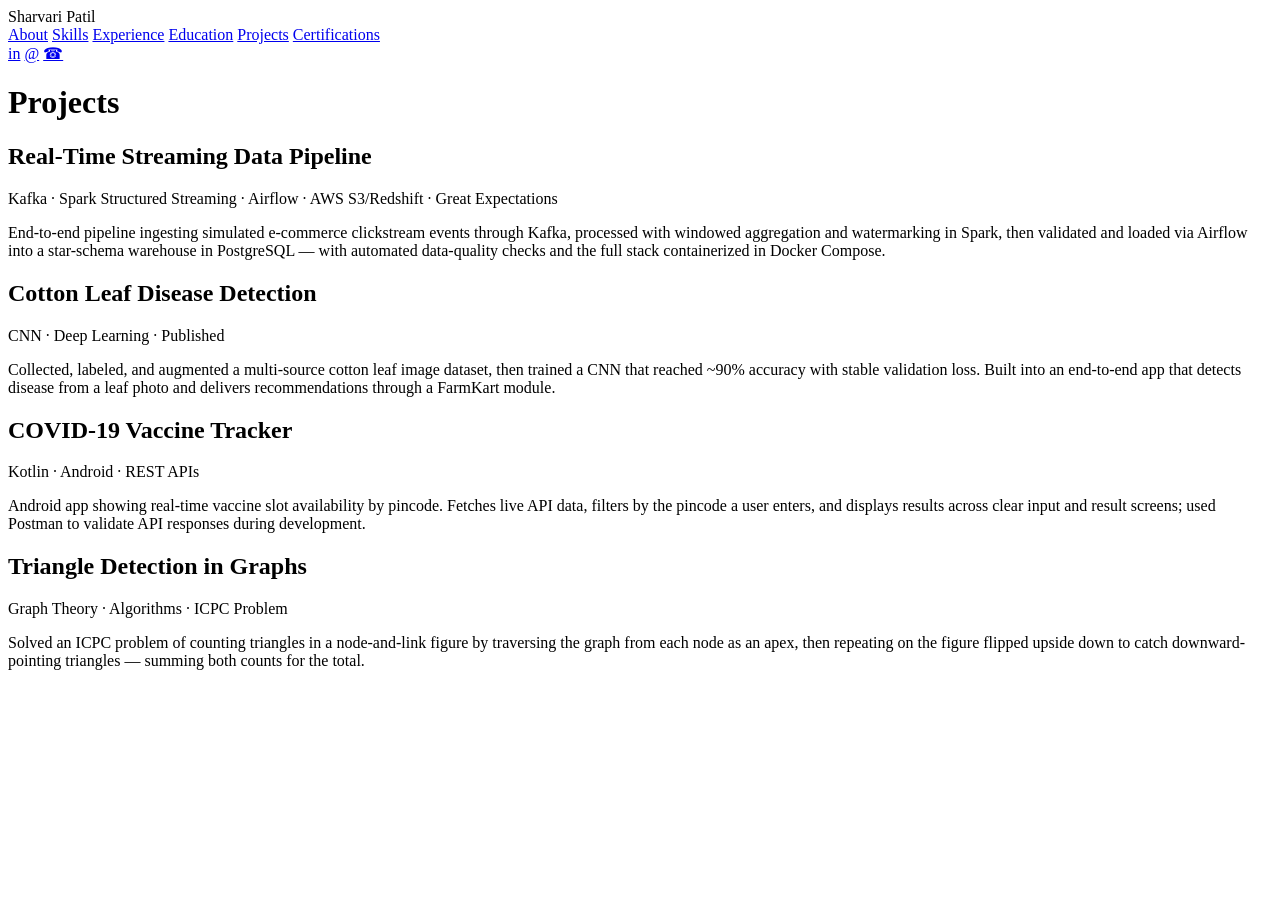
==== docs/projects.html @ b79c36b9 "Add files via upload" ====
<!DOCTYPE html>
<html lang="en">
<head>
<meta charset="UTF-8">
<meta name="viewport" content="width=device-width, initial-scale=1">
<title>Projects | Sharvari Patil</title>
<link rel="stylesheet" href="style.css">
</head>
<body>

<aside class="sidebar">
  <div class="name">Sharvari Patil</div>
  <nav>
    <a href="index.html">About</a>
    <a href="index.html#skills">Skills</a>
    <a href="experience.html">Experience</a>
    <a href="education.html">Education</a>
    <a href="projects.html" class="active">Projects</a>
    <a href="certifications.html">Certifications</a>
  </nav>
  <div class="socials">
    <a href="https://www.linkedin.com/in/sharvari-v-patil" target="_blank" rel="noopener" title="LinkedIn">in</a>
    <a href="mailto:sharvari1501patil@gmail.com" title="Email">@</a>
    <a href="tel:+12138033544" title="Call">☎</a>
  </div>
</aside>

<main>
  <h1>Projects</h1>

  <div class="card">
    <h2>Real-Time Streaming Data Pipeline</h2>
    <div class="meta">Kafka · Spark Structured Streaming · Airflow · AWS S3/Redshift · Great Expectations</div>
    <p>End-to-end pipeline ingesting simulated e-commerce clickstream events through Kafka, processed with windowed aggregation and watermarking in Spark, then validated and loaded via Airflow into a star-schema warehouse in PostgreSQL — with automated data-quality checks and the full stack containerized in Docker Compose.</p>
  </div>

  <div class="card">
    <h2>Cotton Leaf Disease Detection</h2>
    <div class="meta">CNN · Deep Learning · Published</div>
    <p>Collected, labeled, and augmented a multi-source cotton leaf image dataset, then trained a CNN that reached ~90% accuracy with stable validation loss. Built into an end-to-end app that detects disease from a leaf photo and delivers recommendations through a FarmKart module.</p>
  </div>

  <div class="card">
    <h2>COVID-19 Vaccine Tracker</h2>
    <div class="meta">Kotlin · Android · REST APIs</div>
    <p>Android app showing real-time vaccine slot availability by pincode. Fetches live API data, filters by the pincode a user enters, and displays results across clear input and result screens; used Postman to validate API responses during development.</p>
  </div>

  <div class="card">
    <h2>Triangle Detection in Graphs</h2>
    <div class="meta">Graph Theory · Algorithms · ICPC Problem</div>
    <p>Solved an ICPC problem of counting triangles in a node-and-link figure by traversing the graph from each node as an apex, then repeating on the figure flipped upside down to catch downward-pointing triangles — summing both counts for the total.</p>
  </div>
</main>

</body>
</html>
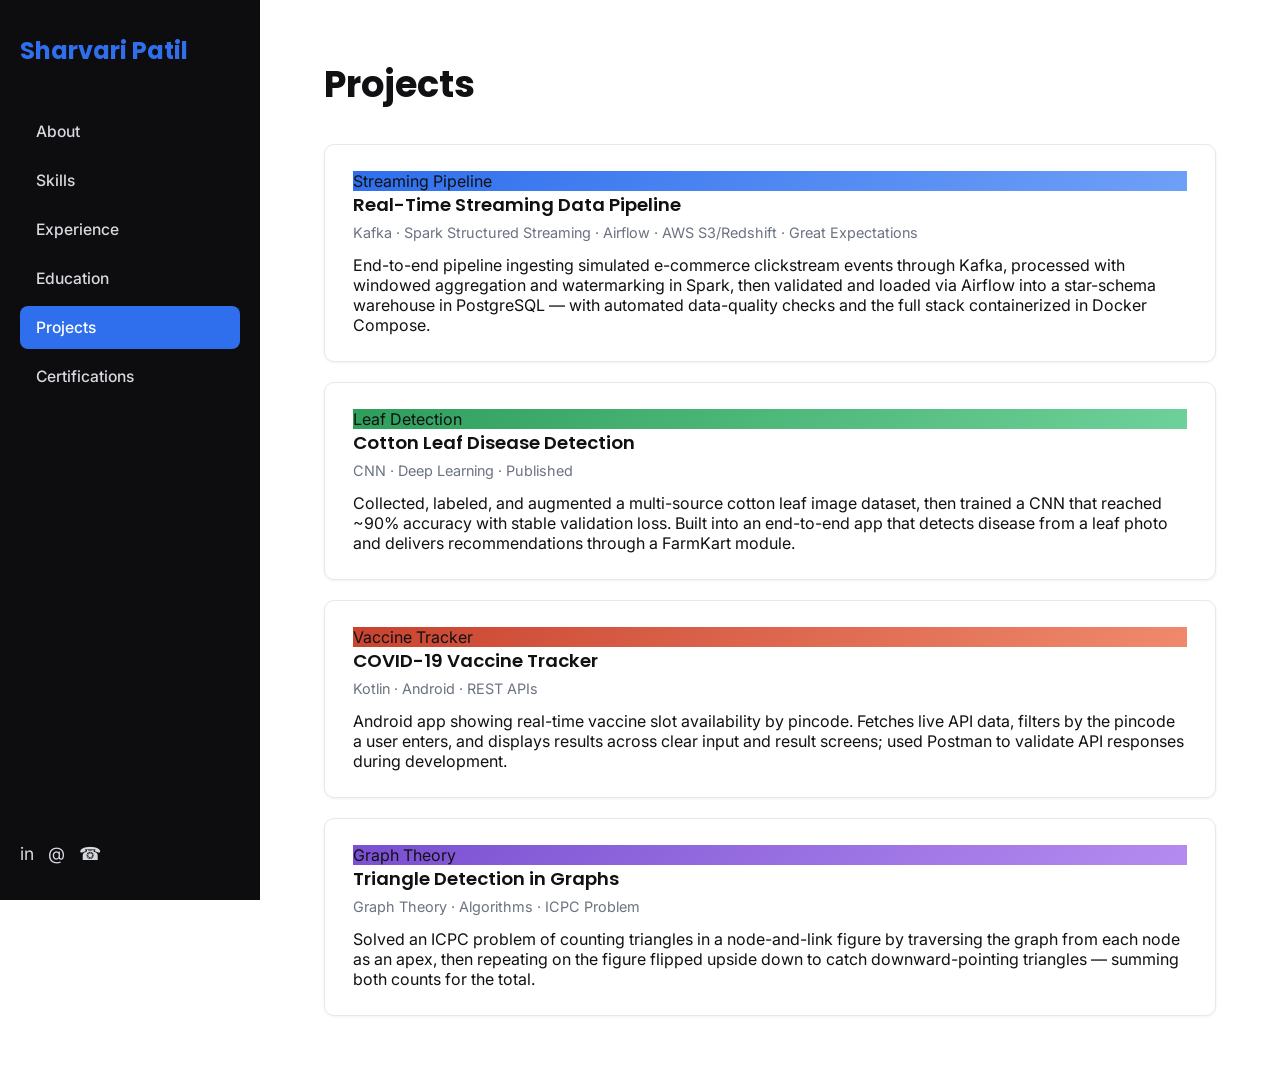
==== commit 6cd7689c: "Update project details in projects.html Added project descriptions for Streaming Pipeline, Leaf Dete" ====
--- a/docs/projects.html
+++ b/docs/projects.html
@@ -29,24 +29,28 @@
   <h1>Projects</h1>
 
   <div class="card">
+    <div class="proj-banner" style="background:linear-gradient(135deg,#2F6FED,#6FA0F7);">Streaming Pipeline</div>
     <h2>Real-Time Streaming Data Pipeline</h2>
     <div class="meta">Kafka · Spark Structured Streaming · Airflow · AWS S3/Redshift · Great Expectations</div>
     <p>End-to-end pipeline ingesting simulated e-commerce clickstream events through Kafka, processed with windowed aggregation and watermarking in Spark, then validated and loaded via Airflow into a star-schema warehouse in PostgreSQL — with automated data-quality checks and the full stack containerized in Docker Compose.</p>
   </div>
 
   <div class="card">
+    <div class="proj-banner" style="background:linear-gradient(135deg,#2E9E5B,#6FD19A);">Leaf Detection</div>
     <h2>Cotton Leaf Disease Detection</h2>
     <div class="meta">CNN · Deep Learning · Published</div>
     <p>Collected, labeled, and augmented a multi-source cotton leaf image dataset, then trained a CNN that reached ~90% accuracy with stable validation loss. Built into an end-to-end app that detects disease from a leaf photo and delivers recommendations through a FarmKart module.</p>
   </div>
 
   <div class="card">
+    <div class="proj-banner" style="background:linear-gradient(135deg,#C9432F,#F08A6C);">Vaccine Tracker</div>
     <h2>COVID-19 Vaccine Tracker</h2>
     <div class="meta">Kotlin · Android · REST APIs</div>
     <p>Android app showing real-time vaccine slot availability by pincode. Fetches live API data, filters by the pincode a user enters, and displays results across clear input and result screens; used Postman to validate API responses during development.</p>
   </div>
 
   <div class="card">
+    <div class="proj-banner" style="background:linear-gradient(135deg,#7A4FD1,#B48CF0);">Graph Theory</div>
     <h2>Triangle Detection in Graphs</h2>
     <div class="meta">Graph Theory · Algorithms · ICPC Problem</div>
     <p>Solved an ICPC problem of counting triangles in a node-and-link figure by traversing the graph from each node as an apex, then repeating on the figure flipped upside down to catch downward-pointing triangles — summing both counts for the total.</p>
@@ -55,3 +59,4 @@
 
 </body>
 </html>
+
--- a/docs/style.css
+++ b/docs/style.css
@@ -0,0 +1,66 @@
+@import url('https://fonts.googleapis.com/css2?family=Poppins:wght@600;700&family=Inter:wght@400;500;600&display=swap');
+
+:root{
+  --sidebar-bg:#0D0D10;
+  --accent:#2F6FED;
+  --content-bg:#FFFFFF;
+  --heading:#111114;
+  --body-text:#3A3F47;
+  --muted:#6B7280;
+  --card-border:#E6E8EC;
+  --card-shadow:0 1px 3px rgba(0,0,0,0.06);
+}
+*{box-sizing:border-box; margin:0; padding:0;}
+body{font-family:'Inter',sans-serif; color:var(--body-text); display:flex; min-height:100vh;}
+a{color:inherit; text-decoration:none;}
+
+/* Sidebar */
+.sidebar{
+  width:260px; flex-shrink:0; background:var(--sidebar-bg); color:#fff;
+  display:flex; flex-direction:column; padding:36px 20px; position:sticky; top:0; height:100vh;
+}
+.sidebar .name{font-family:'Poppins',sans-serif; font-weight:700; font-size:1.5rem; color:var(--accent); margin-bottom:44px; line-height:1.25;}
+.sidebar nav{display:flex; flex-direction:column; gap:6px; flex:1;}
+.sidebar nav a{
+  padding:12px 16px; border-radius:8px; font-weight:500; font-size:0.98rem; color:#D7D9DE;
+}
+.sidebar nav a:hover{background:#1B1B20;}
+.sidebar nav a.active{background:var(--accent); color:#fff;}
+.sidebar .socials{display:flex; gap:14px; padding-top:20px;}
+.sidebar .socials a{color:#D7D9DE; font-size:1.1rem;}
+.sidebar .socials a:hover{color:var(--accent);}
+
+/* Content */
+main{flex:1; background:var(--content-bg); color:var(--heading); padding:56px 64px;}
+main h1{font-family:'Poppins',sans-serif; font-weight:700; font-size:2.3rem; margin-bottom:32px;}
+main .subtitle{color:var(--muted); font-size:1.05rem; max-width:56ch; margin-bottom:28px;}
+
+.card{
+  background:#fff; border:1px solid var(--card-border); border-radius:10px;
+  box-shadow:var(--card-shadow); padding:26px 28px; margin-bottom:20px;
+}
+.card h2{font-family:'Poppins',sans-serif; font-size:1.15rem; font-weight:600; margin-bottom:6px; color:var(--heading);}
+.card .meta{color:var(--muted); font-size:0.9rem; margin-bottom:14px;}
+.card ul{padding-left:20px;}
+.card ul li{margin-bottom:8px; font-size:0.96rem;}
+.card ul li::marker{color:var(--accent);}
+
+.grid-2{display:grid; grid-template-columns:1fr 1fr; gap:20px;}
+
+.chip{
+  display:inline-block; font-size:0.82rem; font-weight:500; color:var(--accent);
+  background:#EAF1FE; border-radius:6px; padding:4px 10px; margin:0 6px 6px 0;
+}
+
+.contact-links{display:flex; gap:18px; flex-wrap:wrap; margin-top:8px;}
+.contact-links a{color:var(--accent); font-weight:500; font-size:0.95rem;}
+.contact-links a:hover{text-decoration:underline;}
+
+@media(max-width:880px){
+  body{flex-direction:column;}
+  .sidebar{width:100%; height:auto; position:relative; flex-direction:row; flex-wrap:wrap; align-items:center; gap:16px; padding:20px;}
+  .sidebar .name{margin-bottom:0; font-size:1.2rem;}
+  .sidebar nav{flex-direction:row; flex-wrap:wrap;}
+  .grid-2{grid-template-columns:1fr;}
+  main{padding:36px 24px;}
+}
